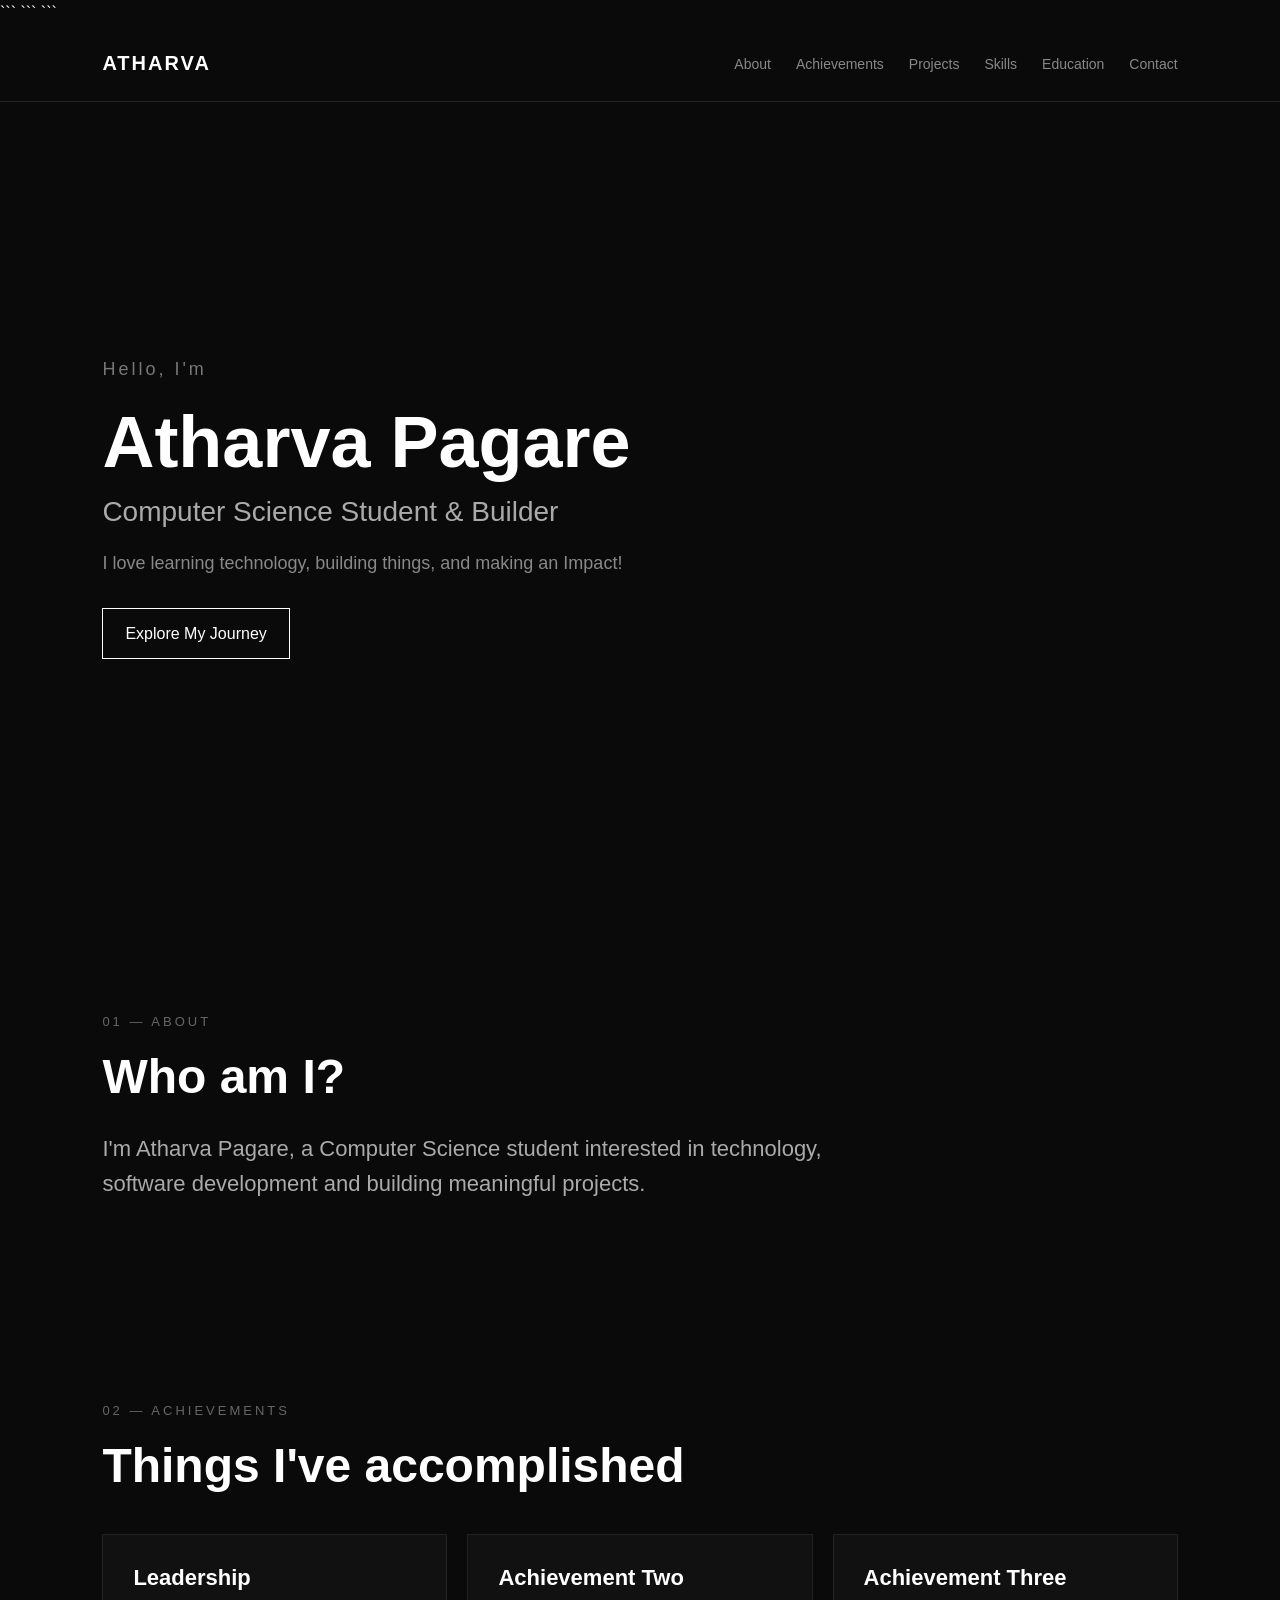
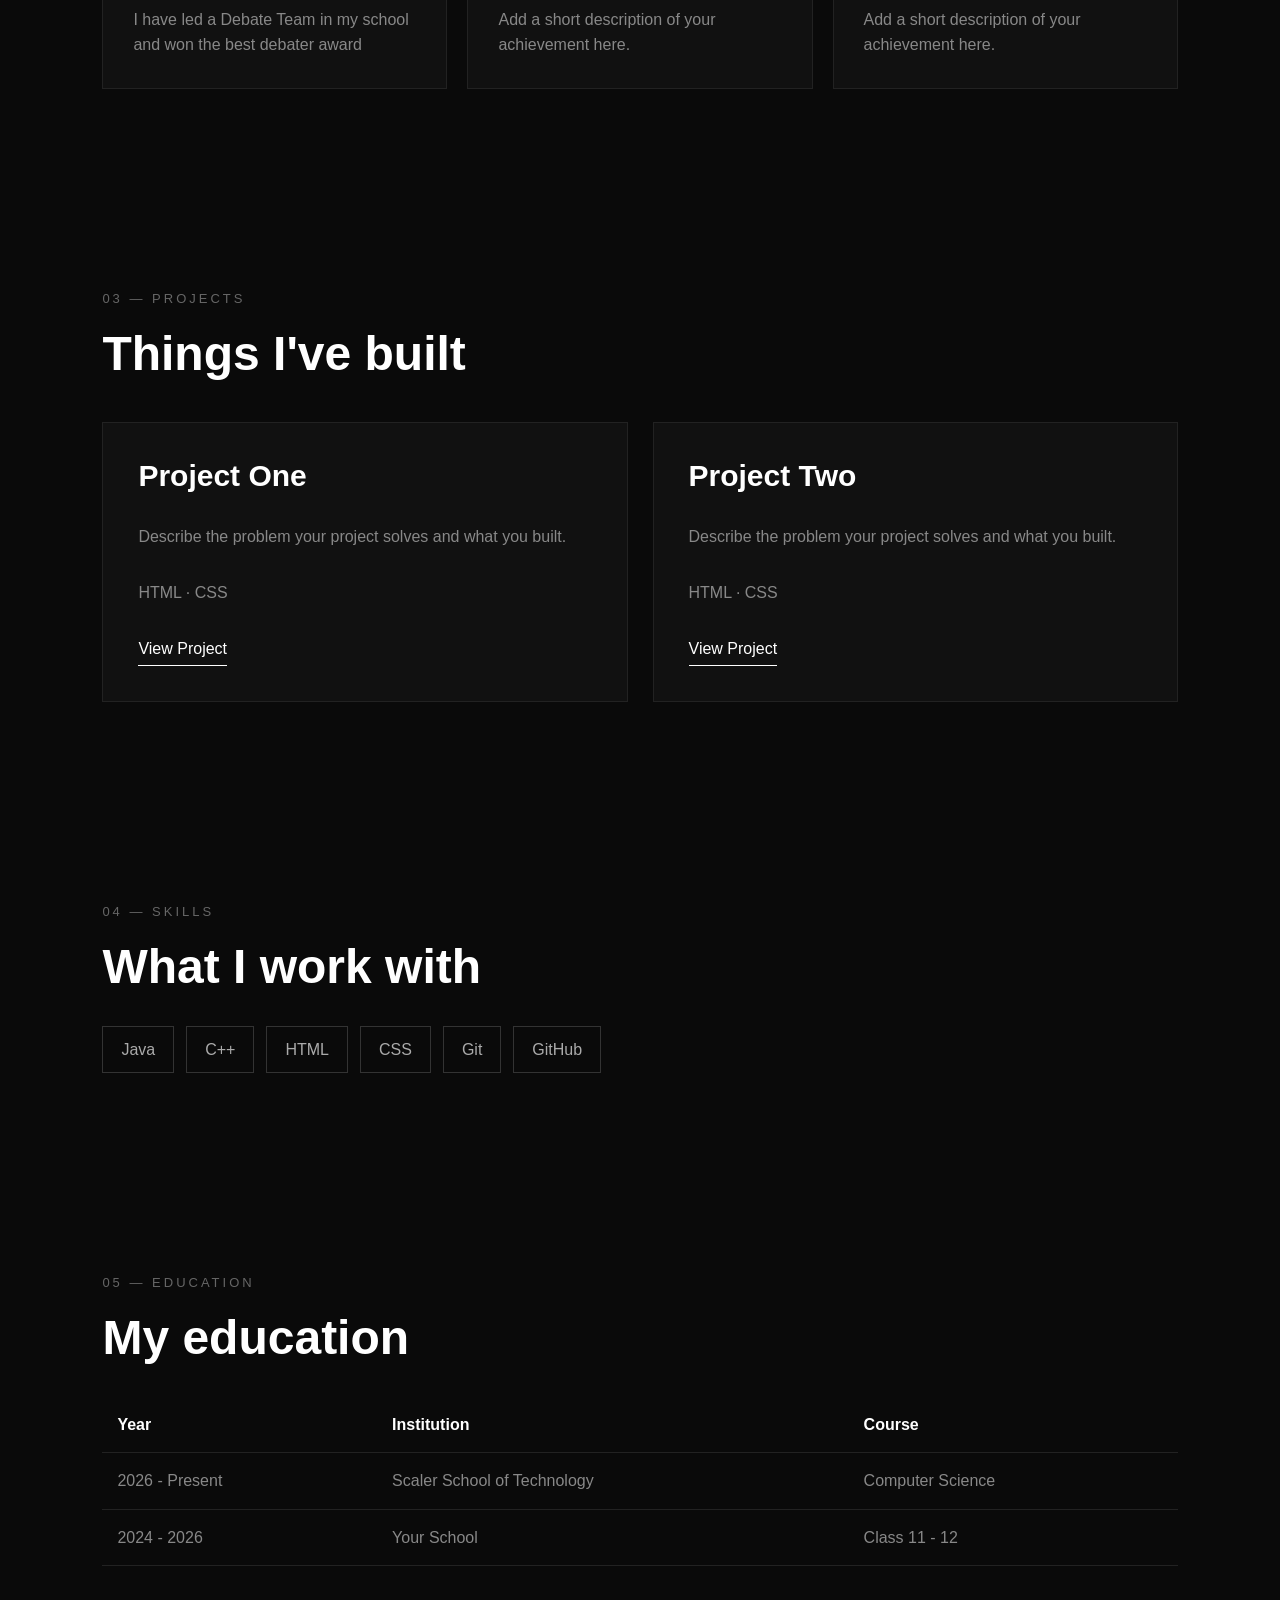
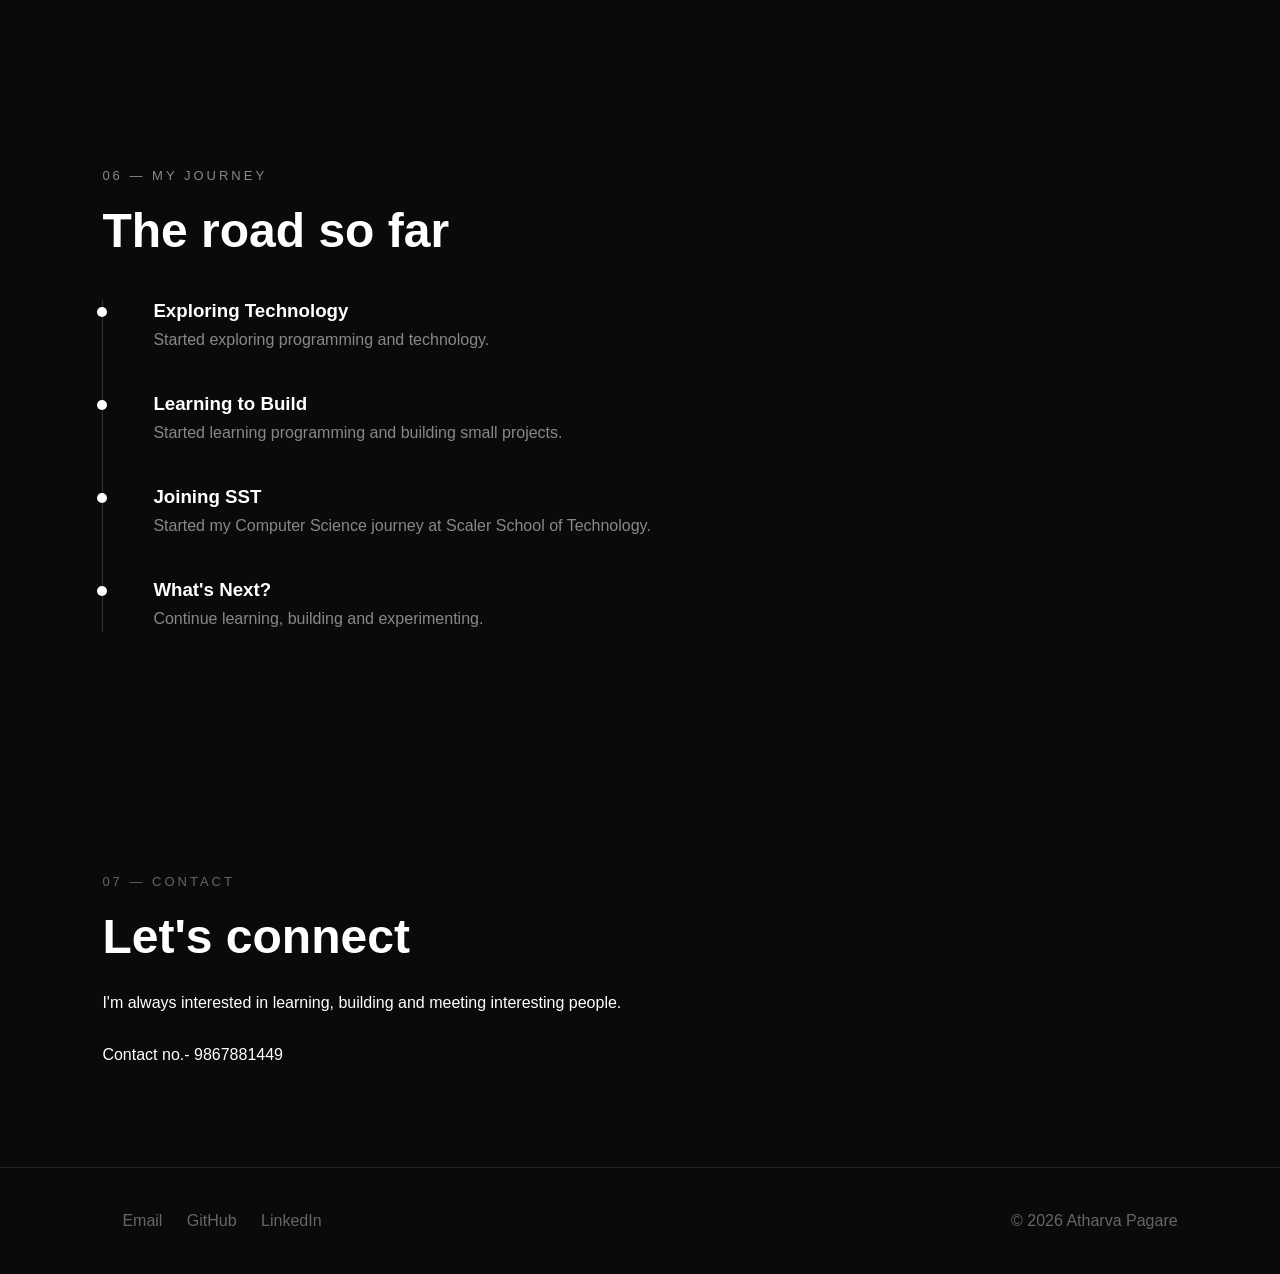
==== index1.html @ a2b6eb29 "Initial portfolio website" ====
<!DOCTYPE html>

<html lang="en">

<head>
    <meta charset="UTF-8">
    <meta name="viewport" content="width=device-width, initial-scale=1.0">

```
<title>Atharva Pagare | Portfolio</title>

<meta name="description" content="Personal portfolio of Atharva Pagare">

<link rel="stylesheet" href="style1.css">
```

</head>

<body>

```
<header>
    <nav>
        <h1>ATHARVA</h1>

        <ul>
            <li><a href="#about">About</a></li>
            <li><a href="#achievements">Achievements</a></li>
            <li><a href="#projects">Projects</a></li>
            <li><a href="#skills">Skills</a></li>
            <li><a href="#education">Education</a></li>
            <li><a href="#contact">Contact</a></li>
        </ul>
    </nav>
</header>

<main>

    <section id="hero">
        <p>Hello, I'm</p>

        <h2>Atharva Pagare</h2>

        <h3>Computer Science Student & Builder</h3>

        <p>
            I love learning technology, building things,
            and making an Impact!
        </p>

        <a href="#about">Explore My Journey</a>
    </section>

    <section id="about">
        <p>01 — ABOUT</p>

        <h2>Who am I?</h2>

        <p>
            I'm Atharva Pagare, a Computer Science student interested
            in technology, software development and building
            meaningful projects.
        </p>
    </section>

    <section id="achievements">
        <p>02 — ACHIEVEMENTS</p>

        <h2>Things I've accomplished</h2>

        <div class="achievement-container">

            <article class="achievement">
                <h3>Leadership</h3>
                <p>
                    I have led a Debate Team in my school and won the best debater award
                </p>
            </article>

            <article class="achievement">
                <h3>Achievement Two</h3>
                <p>
                    Add a short description of your achievement here.
                </p>
            </article>

            <article class="achievement">
                <h3>Achievement Three</h3>
                <p>
                    Add a short description of your achievement here.
                </p>
            </article>

        </div>
    </section>

    <section id="projects">
        <p>03 — PROJECTS</p>

        <h2>Things I've built</h2>

        <div class="project-container">

            <article class="project">
                <h3>Project One</h3>

                <p>
                    Describe the problem your project solves
                    and what you built.
                </p>

                <p>HTML · CSS</p>

                <a href="#">View Project</a>
            </article>

            <article class="project">
                <h3>Project Two</h3>

                <p>
                    Describe the problem your project solves
                    and what you built.
                </p>

                <p>HTML · CSS</p>

                <a href="#">View Project</a>
            </article>

        </div>
    </section>

    <section id="skills">
        <p>04 — SKILLS</p>

        <h2>What I work with</h2>

        <ul>
            <li>Java</li>
            <li>C++</li>
            <li>HTML</li>
            <li>CSS</li>
            <li>Git</li>
            <li>GitHub</li>
        </ul>
    </section>

    <section id="education">
        <p>05 — EDUCATION</p>

        <h2>My education</h2>

        <table>
            <thead>
                <tr>
                    <th>Year</th>
                    <th>Institution</th>
                    <th>Course</th>
                </tr>
            </thead>

            <tbody>
                <tr>
                    <td>2026 - Present</td>
                    <td>Scaler School of Technology</td>
                    <td>Computer Science</td>
                </tr>

                <tr>
                    <td>2024 - 2026</td>
                    <td>Your School</td>
                    <td>Class 11 - 12</td>
                </tr>
            </tbody>
        </table>
    </section>

    <section id="journey">
        <p>06 — MY JOURNEY</p>

        <h2>The road so far</h2>

        <ol>
            <li>
                <h3>Exploring Technology</h3>
                <p>
                    Started exploring programming and technology.
                </p>
            </li>

            <li>
                <h3>Learning to Build</h3>
                <p>
                    Started learning programming and building
                    small projects.
                </p>
            </li>

            <li>
                <h3>Joining SST</h3>
                <p>
                    Started my Computer Science journey at
                    Scaler School of Technology.
                </p>
            </li>

            <li>
                <h3>What's Next?</h3>
                <p>
                    Continue learning, building and experimenting.
                </p>
            </li>
        </ol>
    </section>

    <section id="contact">
        <p>07 — CONTACT</p>

        <h2>Let's connect</h2>

        <p>
            I'm always interested in learning,
            building and meeting interesting people.
            <br></br>
        </p>

        <p> Contact no.- 9867881449 </p>
    </section>

</main>

<footer>
    <div>
        
            <a href="mailto:atharvapagare58@gmail.com"  target="_blank" rel="noopener noreferrer">
                Email
            </a>
        
        <a href="https://github.com/AtharvaPagare-4" target="_blank" rel="noopener noreferrer">
            GitHub
        </a>

        <a href="https://www.linkedin.com/in/atharva-pagare-10b88b355/" target="_blank" rel="noopener noreferrer">
            LinkedIn
        </a>
    </div>

    <p>© 2026 Atharva Pagare</p>

</footer>



</body>

</html>
---- style1.css ----
* {
  margin: 0;
  padding: 0;
  box-sizing: border-box;
  }

html {
scroll-behavior: smooth;
}

body {
background-color: #0a0a0a;
color: white;
font-family: Arial, sans-serif;
line-height: 1.6;
}

a {
color: inherit;
text-decoration: none;
}

section {
padding: 100px 8%;
}

h1,
h2,
h3 {
line-height: 1.2;
}

/* Navbar */

header {
border-bottom: 1px solid #222;
}

nav {
padding: 25px 8%;
display: flex;
justify-content: space-between;
align-items: center;
}

nav h1 {
font-size: 20px;
letter-spacing: 2px;
}

nav ul {
list-style: none;
display: flex;
gap: 25px;
}

nav a {
color: #888;
font-size: 14px;
}

nav a:hover {
color: white;
}

/* Hero */

#hero {
min-height: 90vh;
display: flex;
flex-direction: column;
justify-content: center;
}

#hero p:first-child {
color: #777;
font-size: 18px;
margin-bottom: 15px;
}

#hero h2 {
font-size: 72px;
margin-bottom: 10px;
}

#hero h3 {
color: #aaa;
font-size: 28px;
font-weight: normal;
margin-bottom: 20px;
}

#hero p {
max-width: 600px;
color: #888;
font-size: 18px;
margin-bottom: 30px;
}

#hero a {
display: inline-block;
width: fit-content;
padding: 12px 22px;
border: 1px solid white;
}

#hero a:hover {
background-color: white;
color: #0a0a0a;
}

/* Sections */

section > p:first-child {
color: #666;
font-size: 13px;
letter-spacing: 3px;
margin-bottom: 15px;
}

section h2 {
font-size: 48px;
margin-bottom: 25px;
}

/* About */

#about {
max-width: 1000px;
}

#about > p:last-child {
max-width: 750px;
color: #aaa;
font-size: 22px;
}

/* Achievements */

.achievement-container {
display: grid;
grid-template-columns: repeat(3, 1fr);
gap: 20px;
margin-top: 40px;
}

.achievement {
padding: 30px;
border: 1px solid #222;
background-color: #111;
}

.achievement h3 {
font-size: 22px;
margin-bottom: 15px;
}

.achievement p {
color: #888;
}

/* Projects */


.project-container {
display: grid;
grid-template-columns: repeat(2, 1fr);
gap: 25px;
margin-top: 40px;
}

.project {
min-height: 280px;
padding: 35px;
border: 1px solid #222;
background-color: #111;


display: flex;
flex-direction: column;
justify-content: space-between;


}

.project h3 {
font-size: 30px;
}

.project p {
color: #888;
}

.project a {
width: fit-content;
border-bottom: 1px solid white;
padding-bottom: 4px;
}

/* Skills */

#skills ul {
display: flex;
flex-wrap: wrap;
gap: 12px;
margin-top: 30px;
list-style: none;
}

#skills li {
padding: 10px 18px;
border: 1px solid #333;
color: #aaa;
}

#skills li:hover {
background-color: white;
color: #0a0a0a;
}

/* Education */

#education {
overflow-x: auto;
}

table {
width: 100%;
border-collapse: collapse;
margin-top: 30px;
}

th,
td {
padding: 15px;
text-align: left;
border-bottom: 1px solid #222;
}

th {
color: white;
}

td {
color: #888;
}

/* Journey */

#journey ol {
margin-top: 40px;
padding-left: 30px;
border-left: 1px solid #333;
list-style: none;
}

#journey li {
position: relative;
margin-bottom: 40px;
padding-left: 20px;
}

#journey li::before {
content: "";
position: absolute;
width: 10px;
height: 10px;
background-color: white;
border-radius: 50%;
left: -36px;
top: 7px;
}

#journey h3 {
margin-bottom: 5px;
}

#journey p {
color: #888;
}

/* Footer */

footer {
    display: flex;

padding: 40px 8%;
border-top: 1px solid #222;



justify-content: space-between;

color: #666;


}

footer a {
    
margin-left: 20px;
}



footer a:hover {
color: white;
}

/* Mobile */

@media (max-width: 768px) {


section {
    padding: 70px 6%;
}

nav {
    flex-direction: column;
    gap: 20px;
}

nav ul {
    flex-wrap: wrap;
    justify-content: center;
    gap: 15px;
}

#hero h2 {
    font-size: 48px;
}

#hero h3 {
    font-size: 22px;
}

.achievement-container {
    grid-template-columns: 1fr;
}

.project-container {
    grid-template-columns: 1fr;
}

section h2 {
    font-size: 40px;
}


}
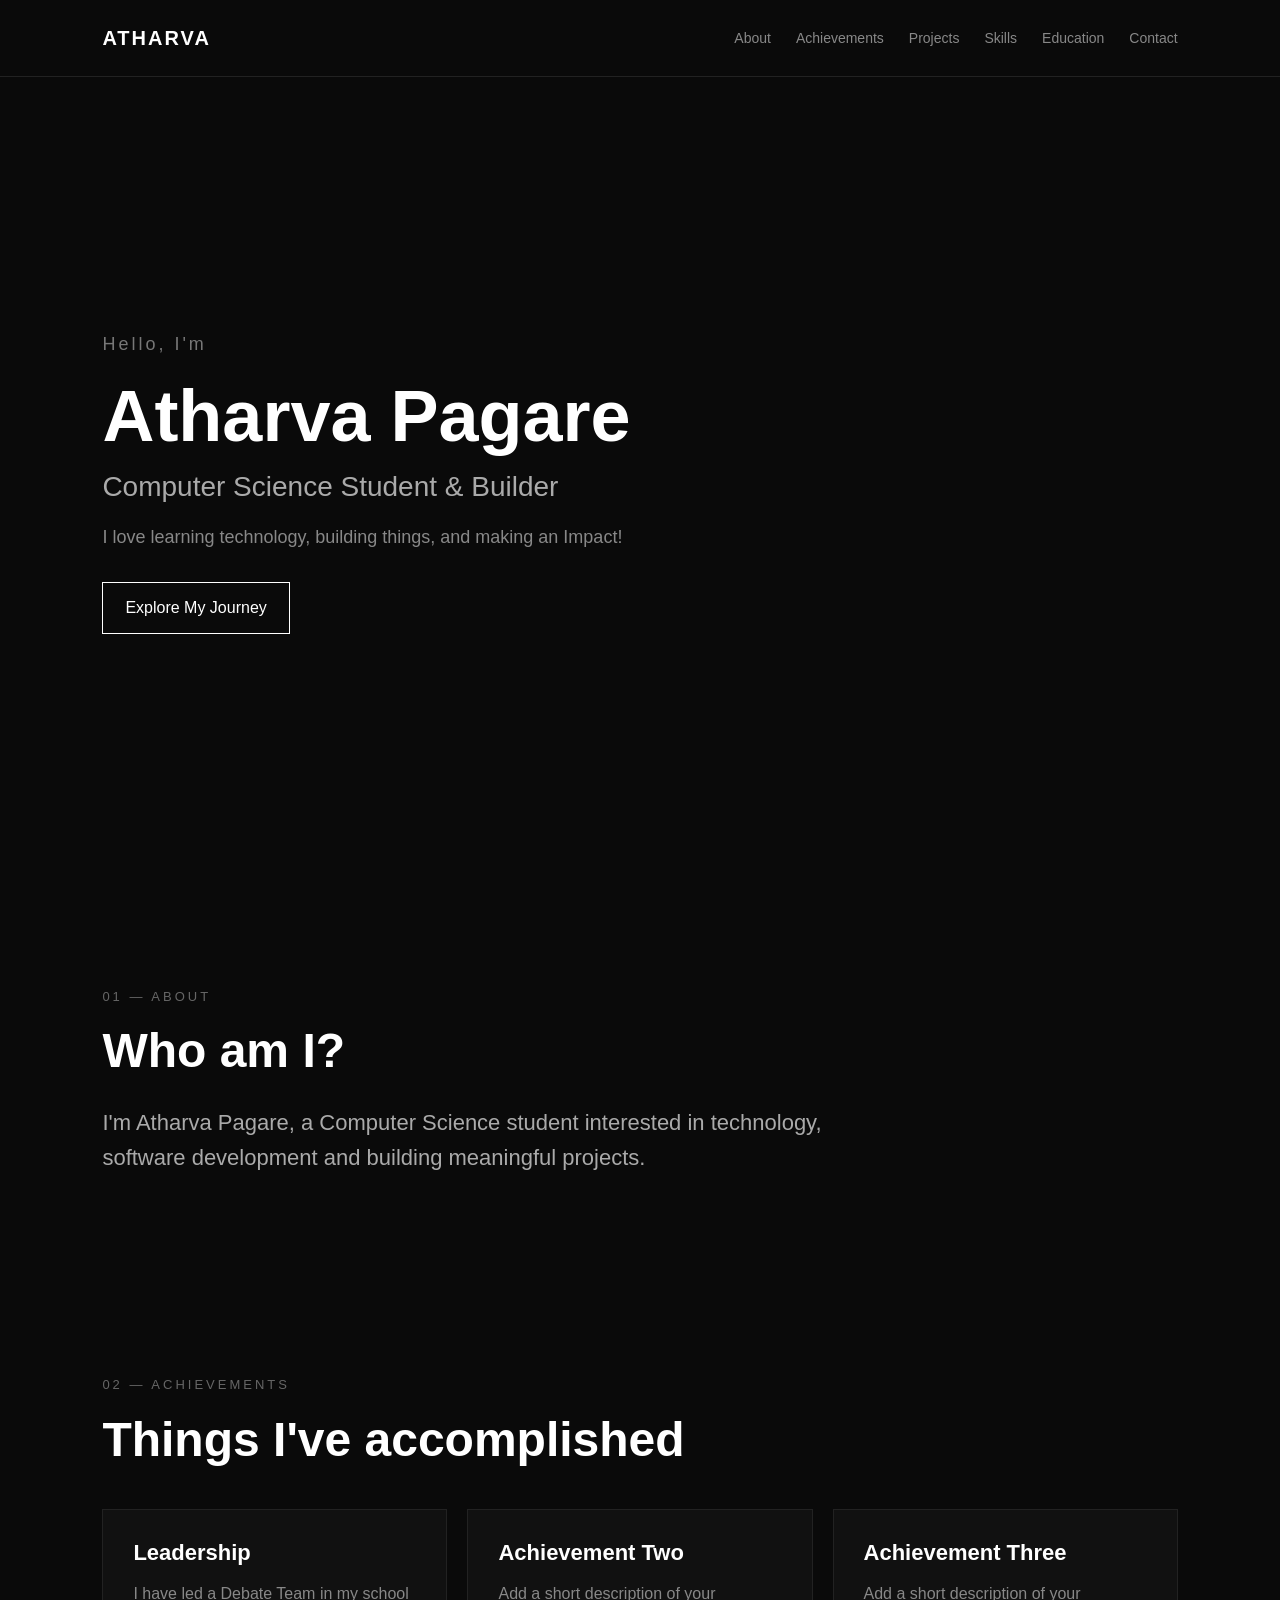
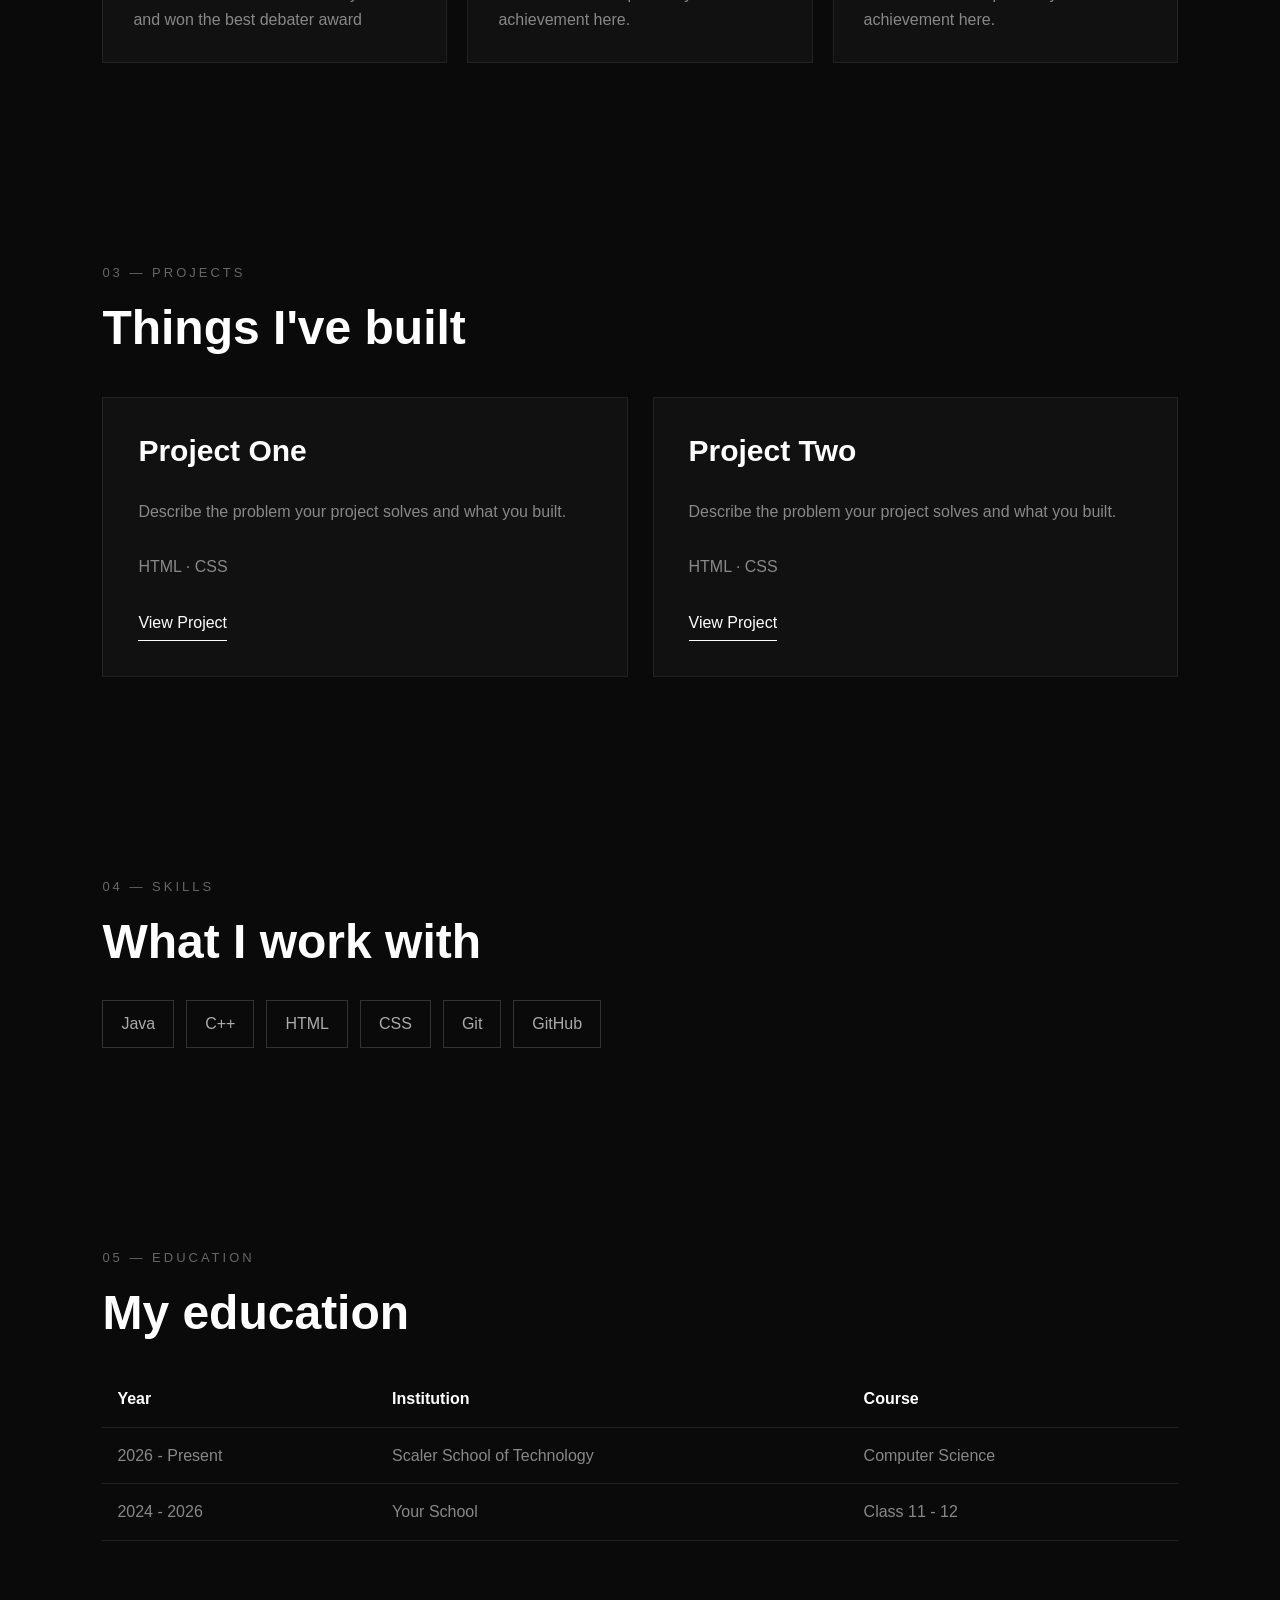
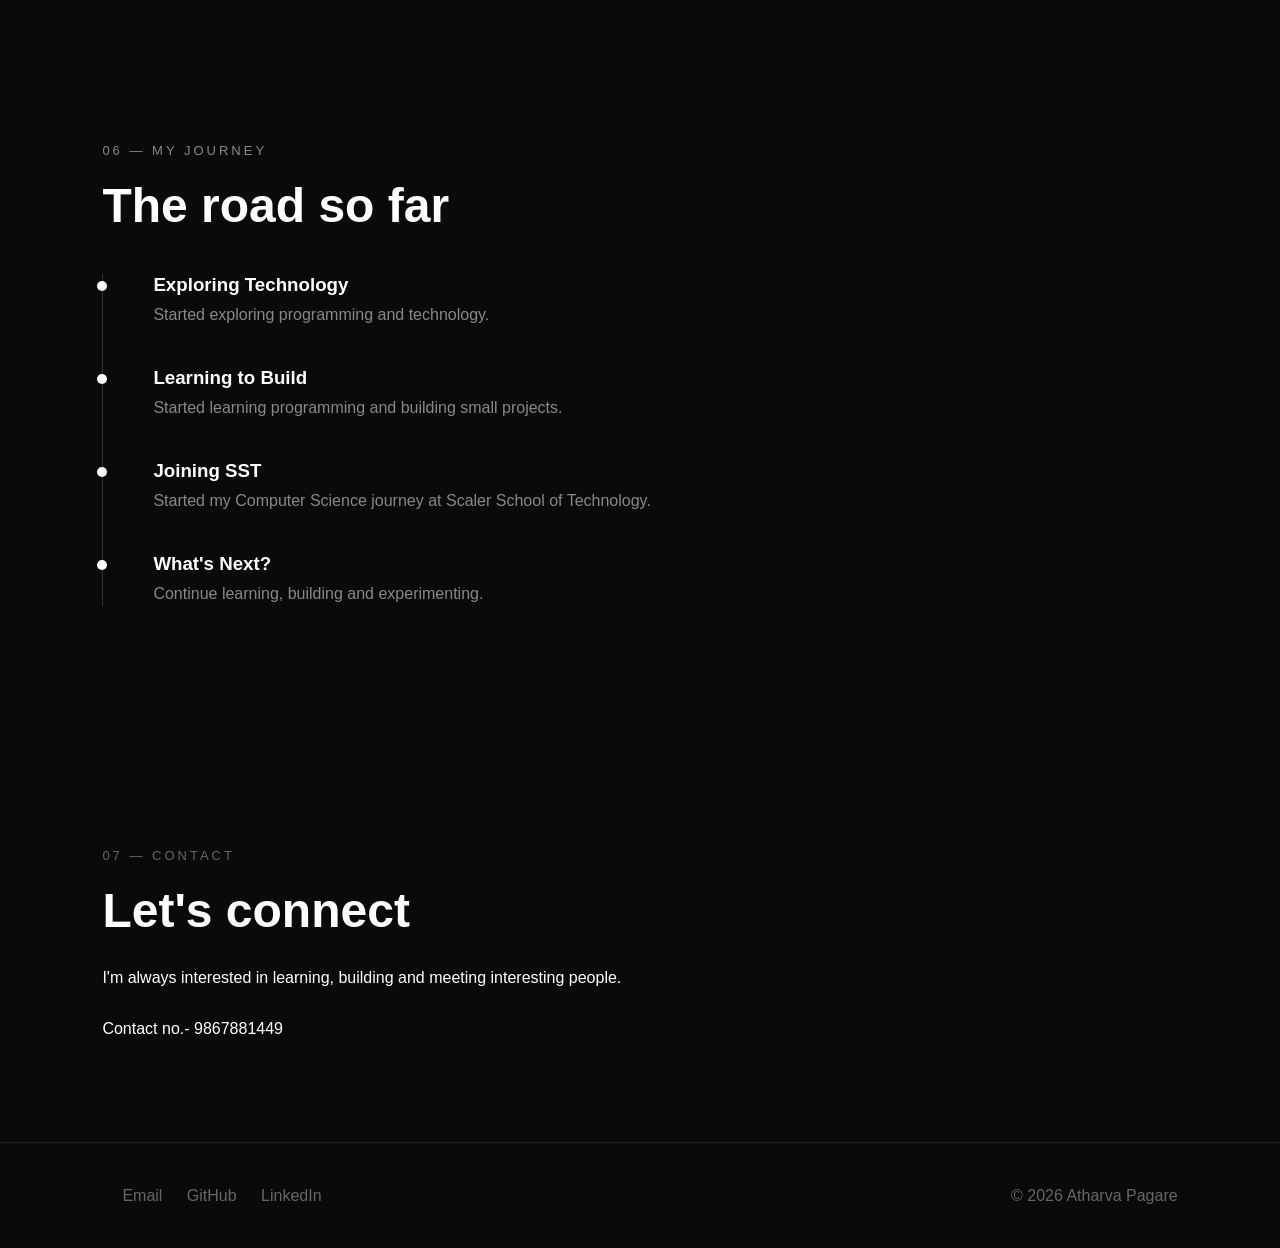
==== commit b1d5e7b4: "Updated portfolio" ====
--- a/index1.html
+++ b/index1.html
@@ -6,19 +6,19 @@
     <meta charset="UTF-8">
     <meta name="viewport" content="width=device-width, initial-scale=1.0">
 
-```
+
 <title>Atharva Pagare | Portfolio</title>
 
 <meta name="description" content="Personal portfolio of Atharva Pagare">
 
 <link rel="stylesheet" href="style1.css">
-```
+
 
 </head>
 
 <body>
 
-```
+
 <header>
     <nav>
         <h1>ATHARVA</h1>
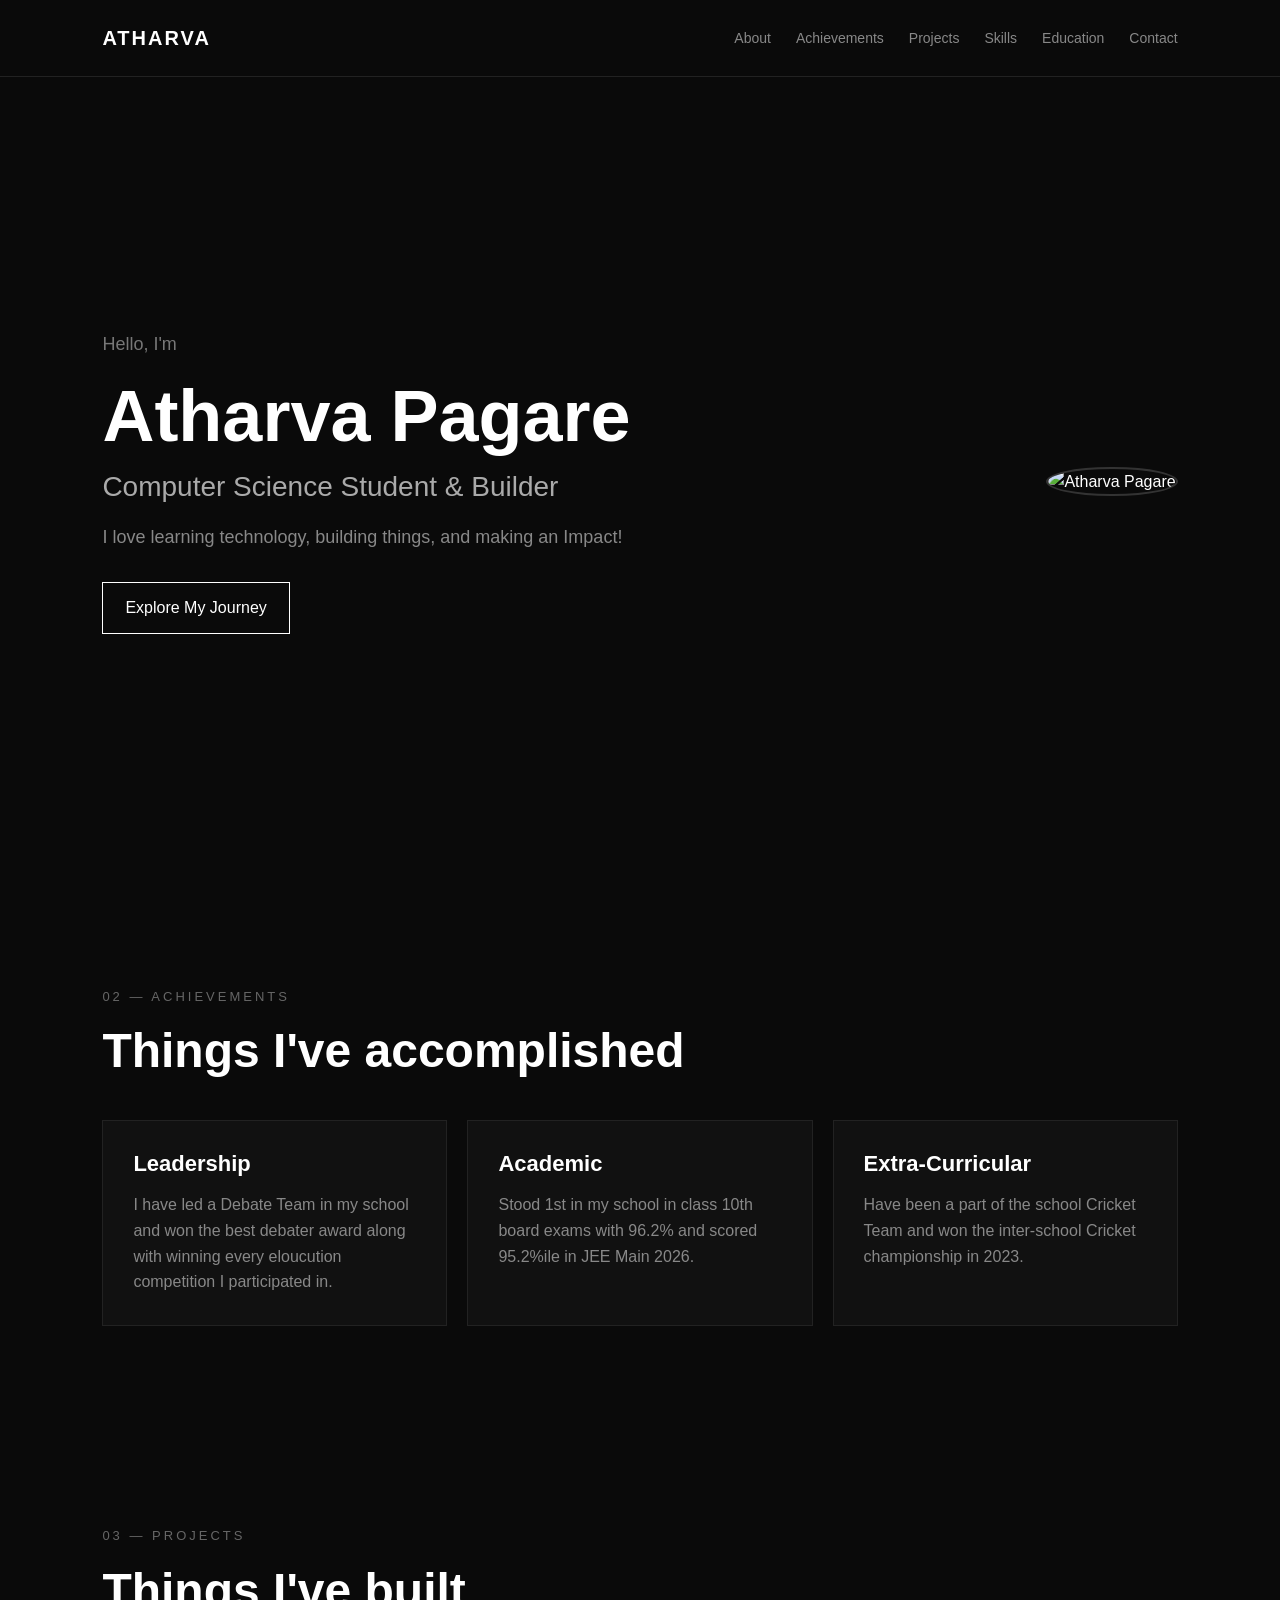
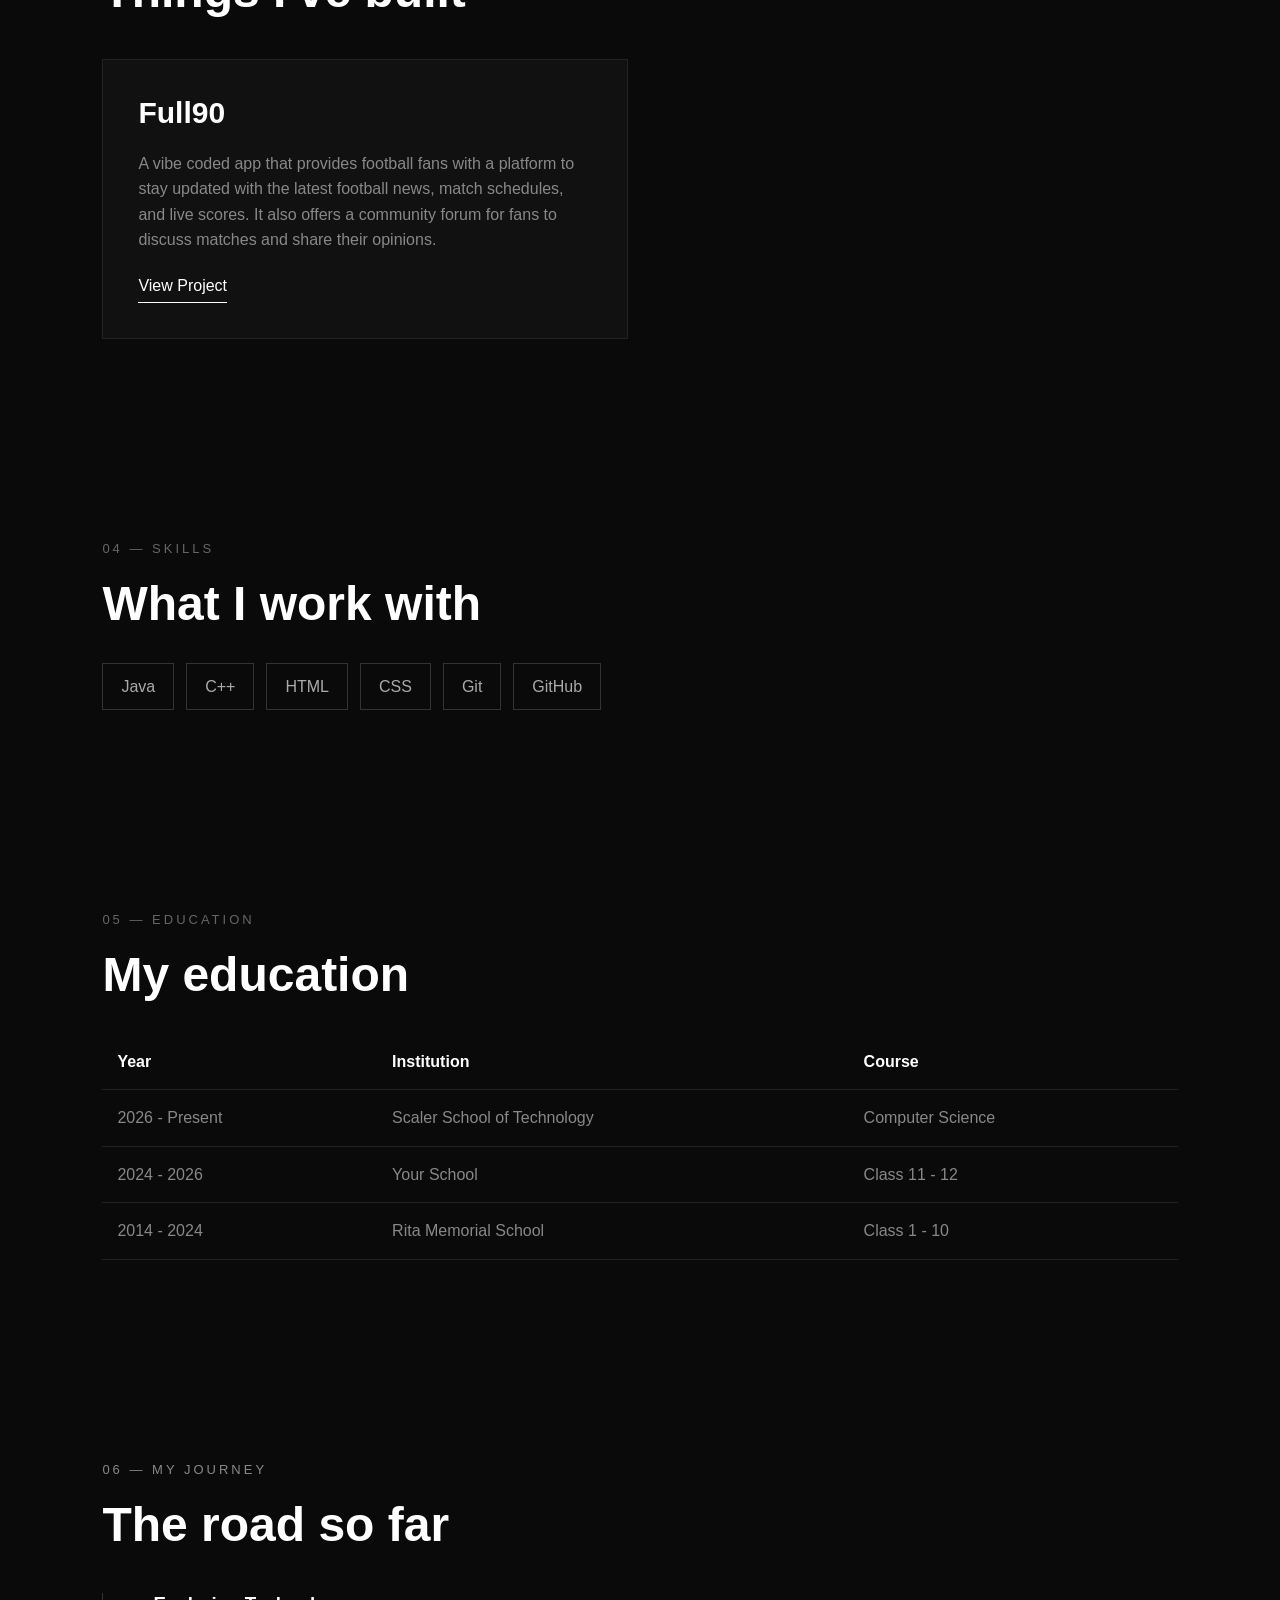
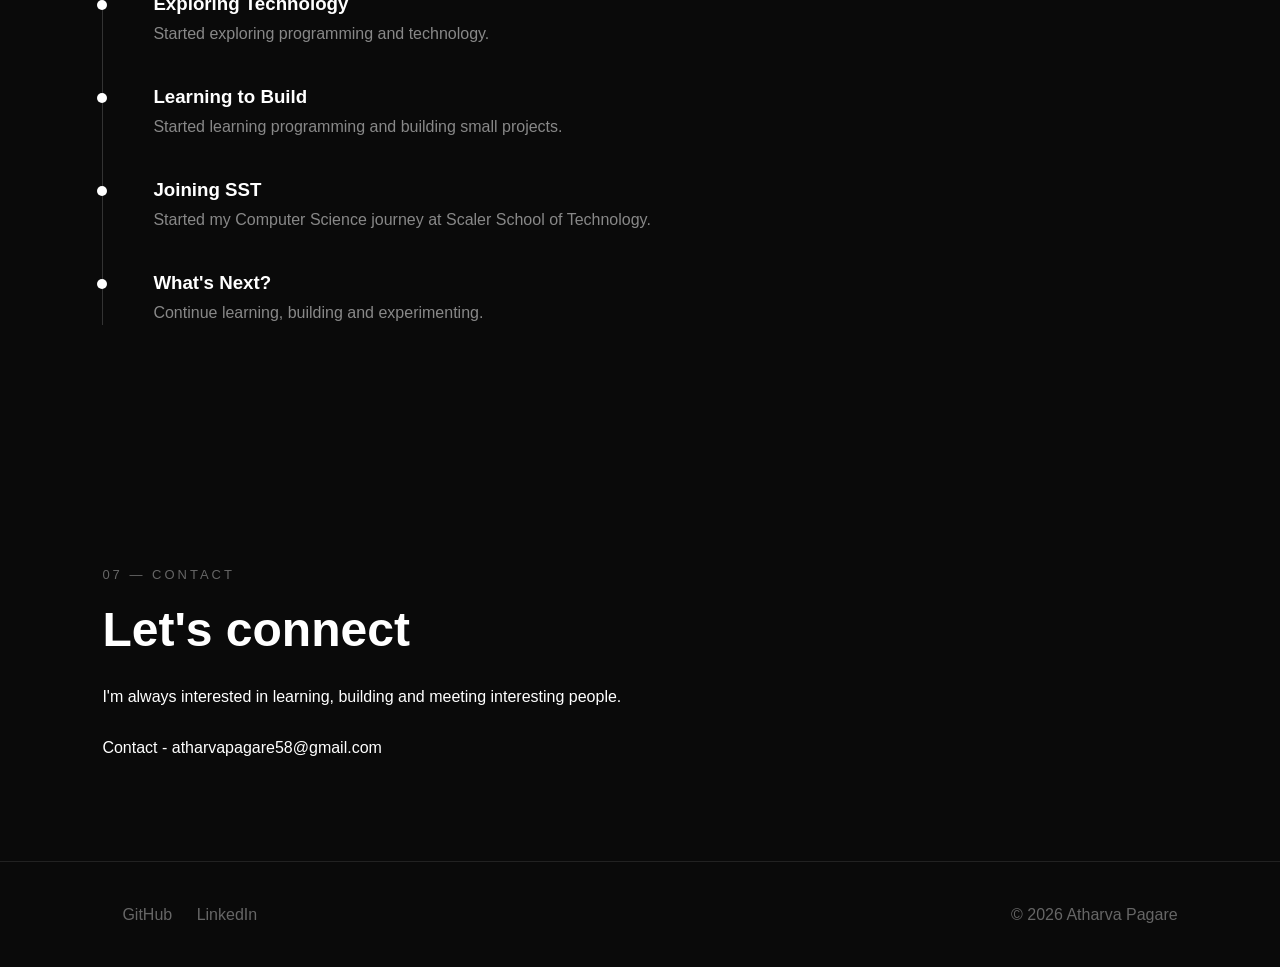
==== commit c16de48c: "Updated portfolio" ====
--- a/index1.html
+++ b/index1.html
@@ -35,33 +35,38 @@
 </header>
 
 <main>
+    
 
     <section id="hero">
-        <p>Hello, I'm</p>
-
-        <h2>Atharva Pagare</h2>
-
-        <h3>Computer Science Student & Builder</h3>
-
-        <p>
-            I love learning technology, building things,
-            and making an Impact!
-        </p>
-
-        <a href="#about">Explore My Journey</a>
-    </section>
-
-    <section id="about">
-        <p>01 — ABOUT</p>
-
-        <h2>Who am I?</h2>
-
-        <p>
-            I'm Atharva Pagare, a Computer Science student interested
-            in technology, software development and building
-            meaningful projects.
-        </p>
-    </section>
+
+    <div class="hero-content">
+
+        <div class="hero-text">
+
+            <p>Hello, I'm</p>
+
+            <h2>Atharva Pagare</h2>
+
+            <h3>Computer Science Student & Builder</h3>
+
+            <p>
+                I love learning technology, building things,
+                and making an Impact!
+            </p>
+
+            <a href="#about">Explore My Journey</a>
+
+        </div>
+
+        <div class="hero-image">
+            <img src="/Users/atharvapagare4/Downloads/White backg.jpeg" alt="Atharva Pagare">
+        </div>
+
+    </div>
+
+    
+
+</section>
 
     <section id="achievements">
         <p>02 — ACHIEVEMENTS</p>
@@ -73,21 +78,21 @@
             <article class="achievement">
                 <h3>Leadership</h3>
                 <p>
-                    I have led a Debate Team in my school and won the best debater award
+                    I have led a Debate Team in my school and won the best debater award along with winning every eloucution competition I participated in.
                 </p>
             </article>
 
             <article class="achievement">
-                <h3>Achievement Two</h3>
-                <p>
-                    Add a short description of your achievement here.
+                <h3>Academic</h3>
+                <p>
+                    Stood 1st in my school in class 10th board exams with 96.2% and scored 95.2%ile in JEE Main 2026.
                 </p>
             </article>
 
             <article class="achievement">
-                <h3>Achievement Three</h3>
-                <p>
-                    Add a short description of your achievement here.
+                <h3>Extra-Curricular</h3>
+                <p>
+                    Have been a part of the school Cricket Team and won the inter-school Cricket championship in 2023.
                 </p>
             </article>
 
@@ -102,29 +107,15 @@
         <div class="project-container">
 
             <article class="project">
-                <h3>Project One</h3>
-
-                <p>
-                    Describe the problem your project solves
-                    and what you built.
-                </p>
-
-                <p>HTML · CSS</p>
-
-                <a href="#">View Project</a>
-            </article>
-
-            <article class="project">
-                <h3>Project Two</h3>
-
-                <p>
-                    Describe the problem your project solves
-                    and what you built.
-                </p>
-
-                <p>HTML · CSS</p>
-
-                <a href="#">View Project</a>
+                <h3>Full90</h3>
+
+                <p>
+                   A vibe coded app that provides football fans with a platform to stay updated with the latest football news, match schedules, and live scores. It also offers a community forum for fans to discuss matches and share their opinions.
+                </p>
+
+                
+
+                <a href="https://ai.studio/apps/4d6b604c-b79a-42c2-ad5e-592d0f871845" target="_blank" rel="noopener noreferrer">View Project</a>
             </article>
 
         </div>
@@ -171,6 +162,12 @@
                     <td>Your School</td>
                     <td>Class 11 - 12</td>
                 </tr>
+
+                <tr>
+                    <td>2014 - 2024</td>
+                    <td>Rita Memorial School</td>
+                    <td>Class 1 - 10</td>   
+                </tr>
             </tbody>
         </table>
     </section>
@@ -224,17 +221,13 @@
             <br></br>
         </p>
 
-        <p> Contact no.- 9867881449 </p>
+        <p> Contact - atharvapagare58@gmail.com </p>
     </section>
 
 </main>
 
 <footer>
     <div>
-        
-            <a href="mailto:atharvapagare58@gmail.com"  target="_blank" rel="noopener noreferrer">
-                Email
-            </a>
         
         <a href="https://github.com/AtharvaPagare-4" target="_blank" rel="noopener noreferrer">
             GitHub
@@ -253,4 +246,4 @@
 
 </body>
 
-</html>
+</html>
--- a/style1.css
+++ b/style1.css
@@ -68,8 +68,33 @@
 #hero {
 min-height: 90vh;
 display: flex;
+align-items: center;
+}
+
+.hero-content {
+display: flex;
+flex-direction: row;
+align-items: center;
+justify-content: space-between;
+gap: 60px;
+width: 100%;
+}
+
+.hero-text {
+display: flex;
 flex-direction: column;
-justify-content: center;
+}
+
+.hero-image {
+flex-shrink: 0;
+}
+
+.hero-image img {
+width: 260px;
+height: 260px;
+object-fit: cover;
+border-radius: 50%;
+border: 2px solid #333;
 }
 
 #hero p:first-child {
@@ -311,6 +336,16 @@
 
 @media (max-width: 768px) {
 
+.hero-content {
+    flex-direction: column-reverse;
+    gap: 30px;
+    text-align: center;
+}
+
+.hero-image img {
+    width: 160px;
+    height: 160px;
+}
 
 section {
     padding: 70px 6%;
@@ -348,4 +383,4 @@
 }
 
 
-}
+}
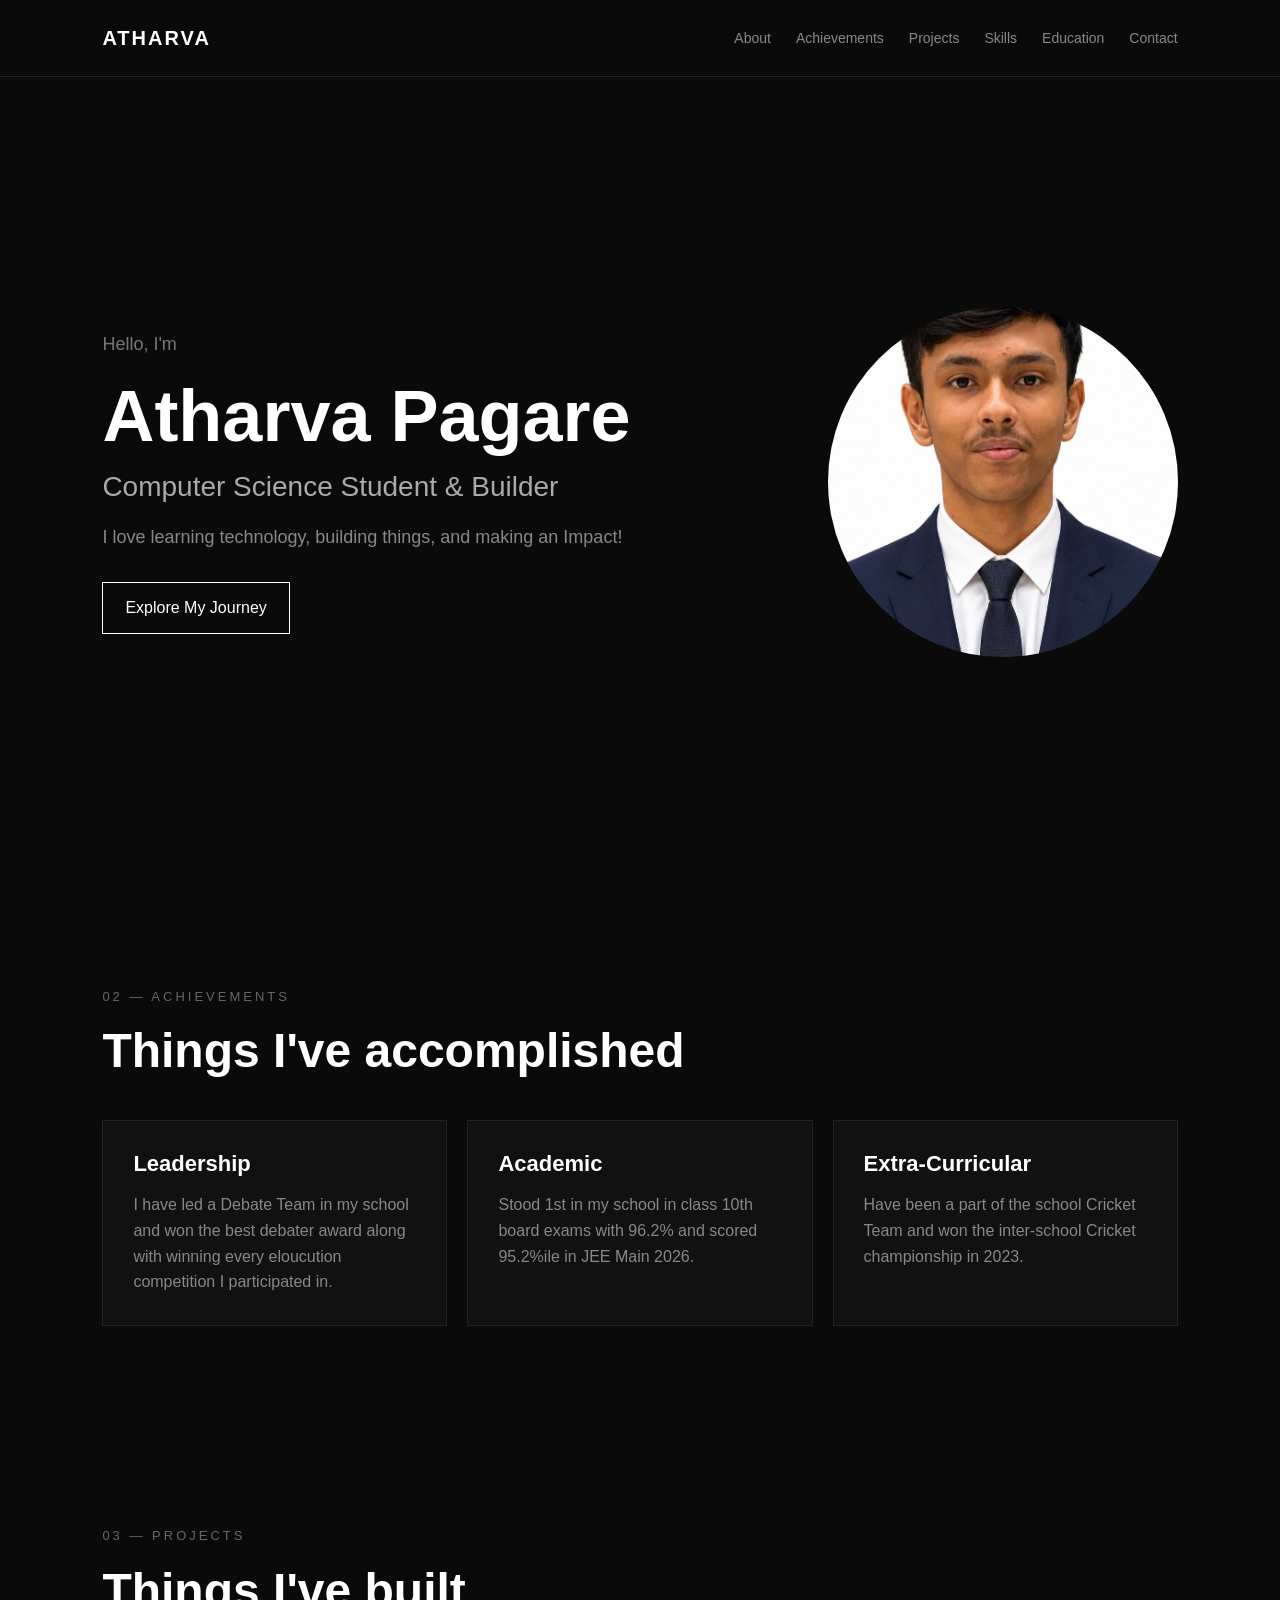
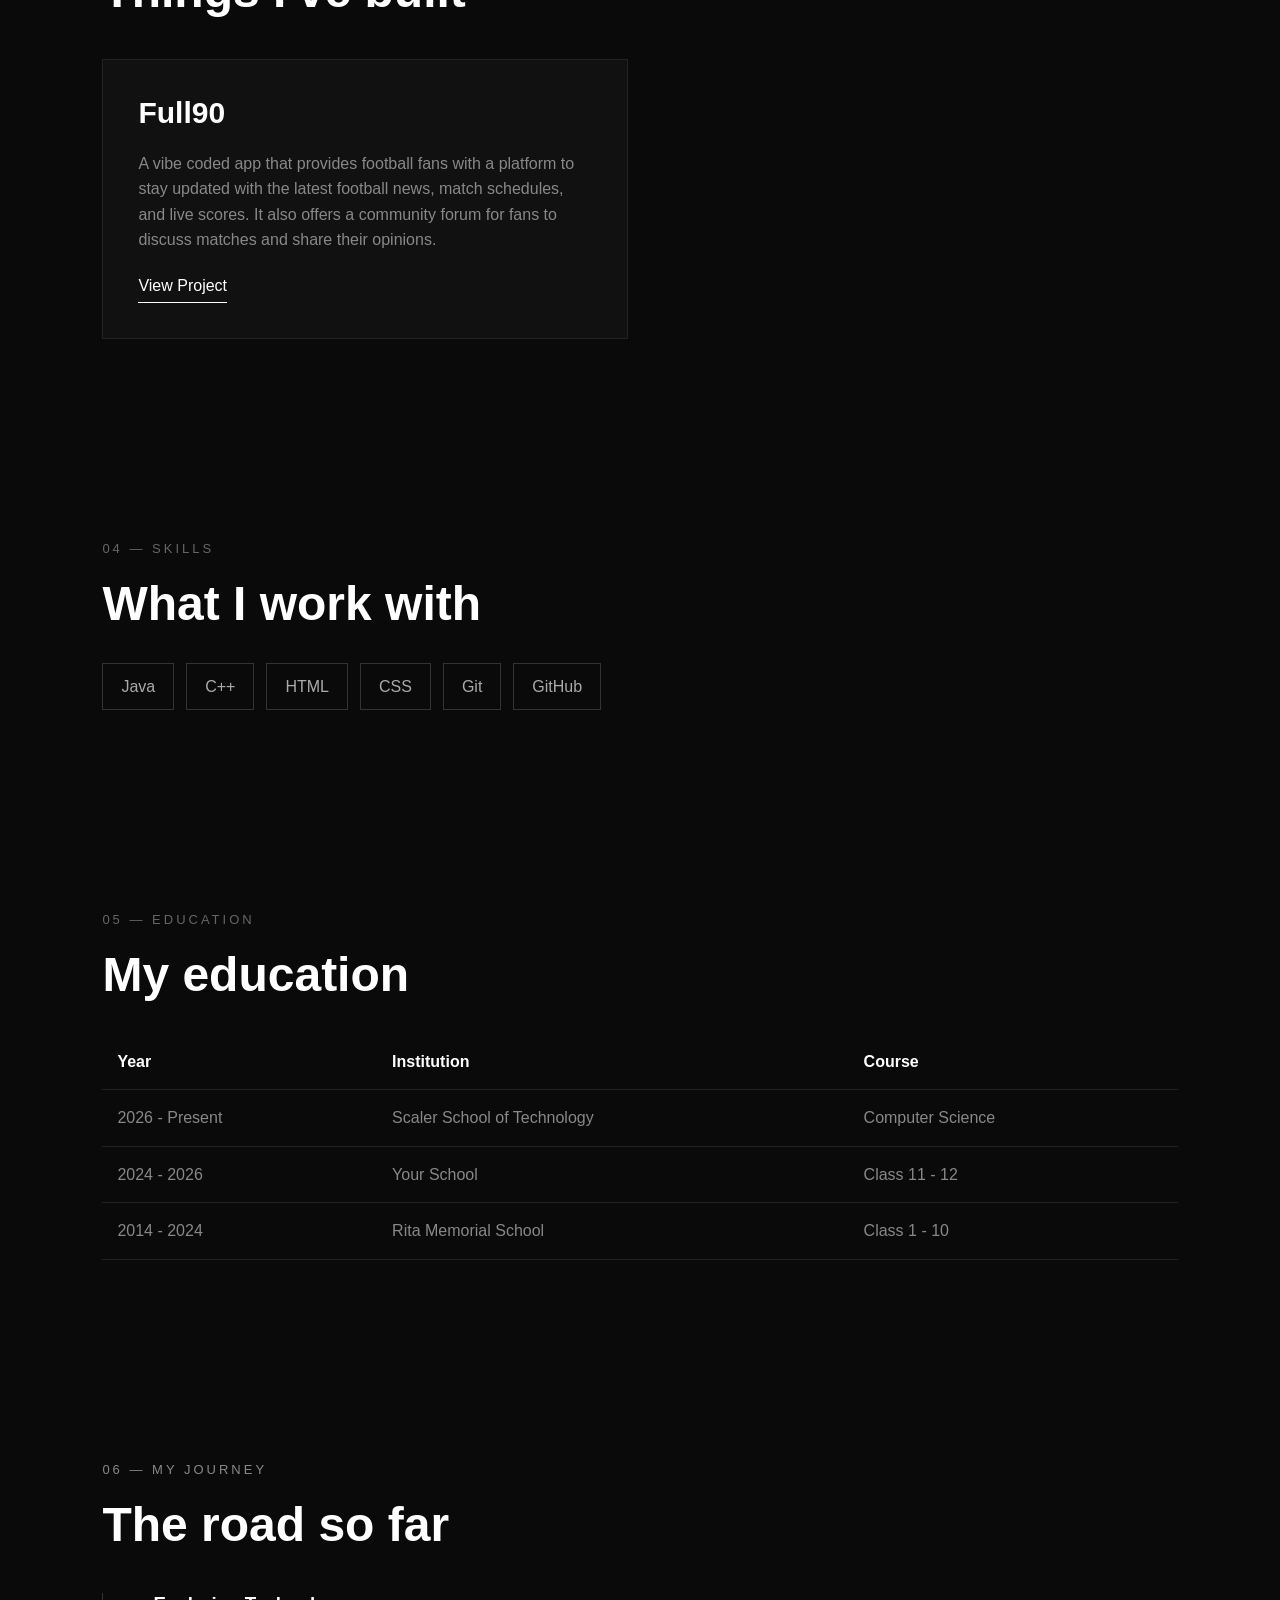
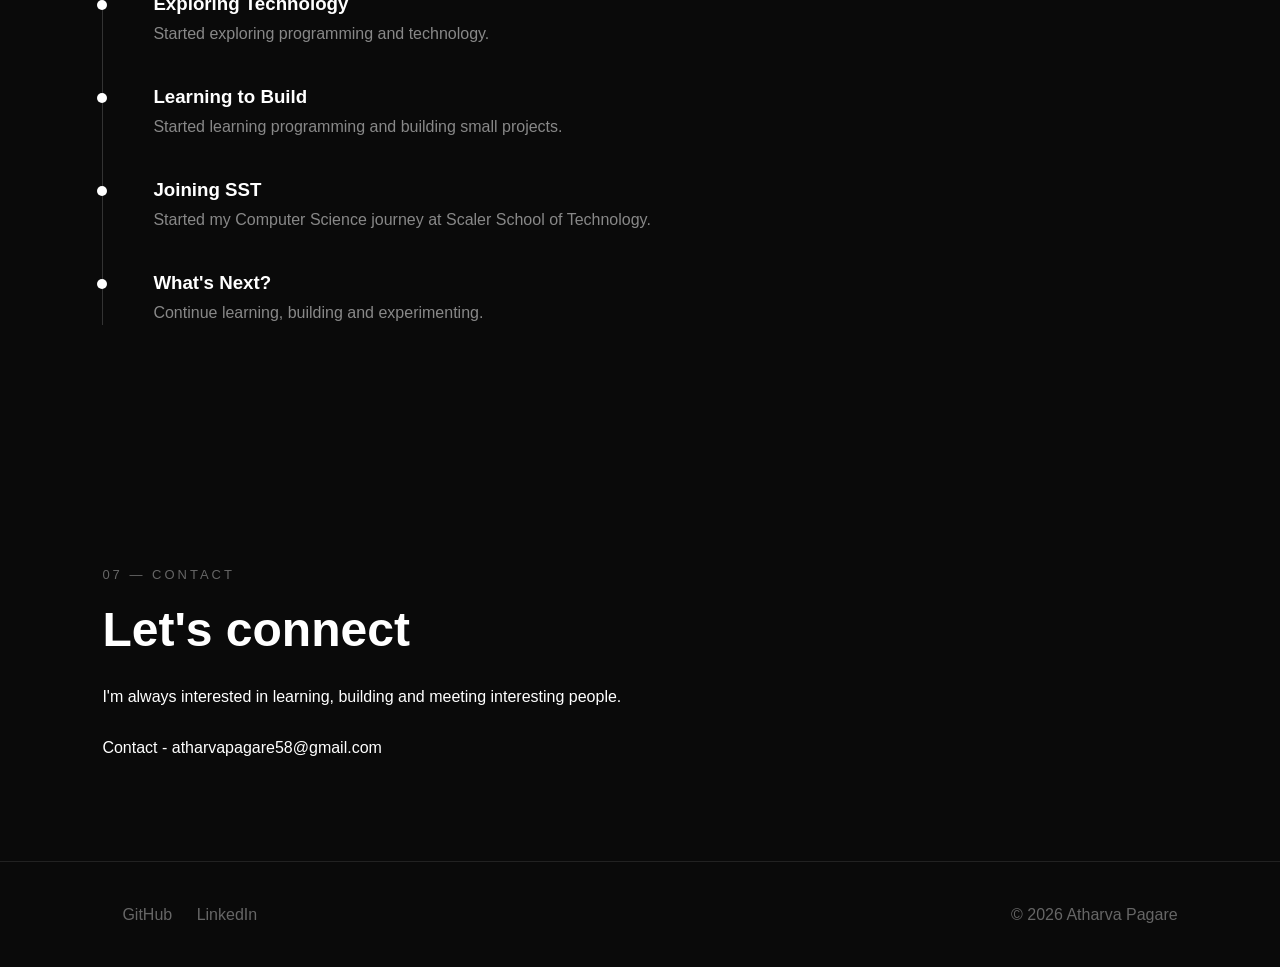
==== commit 5006cfbd: "Add profile image" ====
--- a/index1.html
+++ b/index1.html
@@ -58,11 +58,12 @@
 
         </div>
 
-        <div class="hero-image">
-            <img src="/Users/atharvapagare4/Downloads/White backg.jpeg" alt="Atharva Pagare">
-        </div>
-
-    </div>
+       <div class="hero-image">
+
+    <img src="./images/image.png" alt="Atharva Pagare">
+
+            </div>
+
 
     
 
--- a/style1.css
+++ b/style1.css
@@ -90,11 +90,11 @@
 }
 
 .hero-image img {
-width: 260px;
-height: 260px;
-object-fit: cover;
-border-radius: 50%;
-border: 2px solid #333;
+    width: 350px;
+    height: 350px;
+    object-fit: cover;
+    border-radius: 50%;
+    display: block;
 }
 
 #hero p:first-child {
@@ -383,4 +383,4 @@
 }
 
 
-}+}
